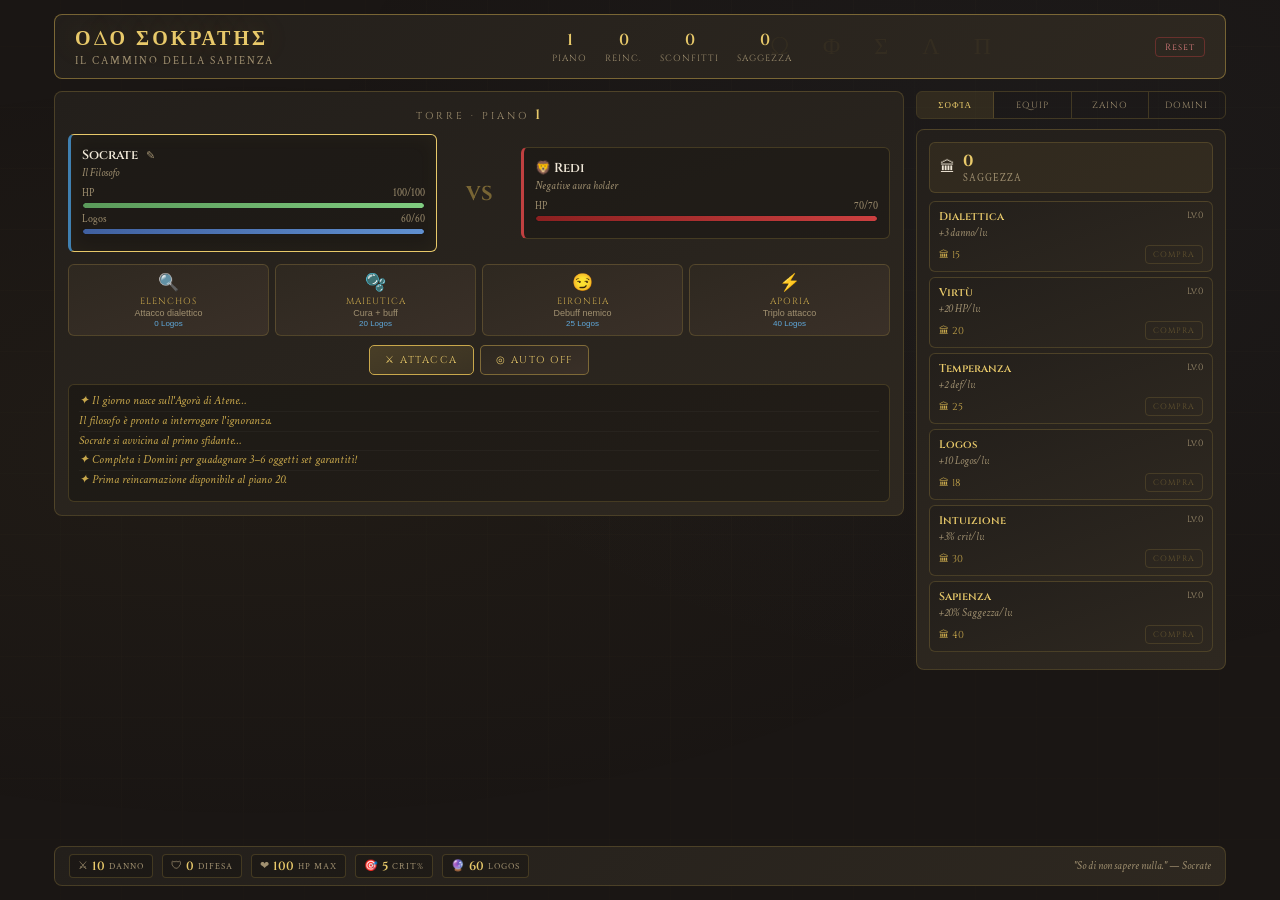
==== index.html @ 4048ebf8 "Add files via upload" ====
<!DOCTYPE html>
<html lang="it">
<head>
<meta charset="UTF-8">
<meta name="viewport" content="width=device-width, initial-scale=1.0">
<title>ΟΔΟ ΣΟΚΡΑΤΗΣ — Il Cammino della Sapienza</title>
<link href="https://fonts.googleapis.com/css2?family=Cinzel:wght@400;600;700&family=Crimson+Text:ital,wght@0,400;0,600;1,400&display=swap" rel="stylesheet">
<link rel="stylesheet" href="game.css">
</head>
<body>
<div id="app">

  <!-- ══ HEADER ══ -->
  <header>
    <div>
      <div class="game-title">ΟΔΟ ΣΟΚΡΑΤΗΣ</div>
      <div class="game-subtitle">Il Cammino della Sapienza</div>
    </div>
    <div class="header-stats">
      <div class="hstat"><div class="hstat-val" id="h-floor">1</div><div class="hstat-label">Piano</div></div>
      <div class="hstat"><div class="hstat-val" id="h-prestige">0</div><div class="hstat-label">Reinc.</div></div>
      <div class="hstat"><div class="hstat-val" id="h-kills">0</div><div class="hstat-label">Sconfitti</div></div>
      <div class="hstat"><div class="hstat-val" id="h-wisdom">0</div><div class="hstat-label">Saggezza</div></div>
    </div>
    <div style="display:flex;align-items:center;gap:8px">
      <span class="save-badge" id="save-badge">✓ Salvato</span>
      <button class="btn-save-reset" onclick="resetSave()">Reset</button>
    </div>
  </header>

  <!-- ══ MAIN ══ -->
  <div class="main-grid">

    <!-- ARENA -->
    <div class="panel arena">

      <div class="arena-header" id="arena-header">
        <div class="arena-location" id="arena-location">Torre · Piano <span id="floor-num">1</span></div>
      </div>

      <!-- Domain progress bar — hidden in tower mode -->
      <div class="domain-progress" id="domain-progress" style="display:none">
        <div class="domain-step" id="ds0"></div>
        <div class="domain-step" id="ds1"></div>
        <div class="domain-step" id="ds2"></div>
        <div class="domain-step" id="ds3"></div>
        <div class="domain-step" id="ds4"></div>
        <div class="domain-enemy-label" id="domain-enemy-label">Nemico 1/5</div>
      </div>

      <div class="combatants">
        <!-- Player -->
        <div class="combatant player-side" id="player-card">
          <div class="combatant-name-row">
            <div class="combatant-name" id="player-name-display">Socrate</div>
            <button class="name-edit-btn" onclick="startEditName()" title="Modifica nome">✎</button>
          </div>
          <div class="combatant-title" id="player-title">Il Filosofo</div>
          <div class="hp-bar-wrap">
            <div class="hp-label"><span>HP</span><span id="p-hp-txt">100/100</span></div>
            <div class="bar-track"><div class="bar-fill hp-fill" id="p-hp-bar" style="width:100%"></div></div>
          </div>
          <div class="hp-bar-wrap">
            <div class="hp-label"><span>Logos</span><span id="p-mp-txt">60/60</span></div>
            <div class="bar-track"><div class="bar-fill mp-fill" id="p-mp-bar" style="width:100%"></div></div>
          </div>
          <div class="combatant-status" id="player-statuses"></div>
        </div>

        <div class="vs-center"><div class="vs-text">VS</div></div>

        <!-- Enemy -->
        <div class="combatant enemy-side" id="enemy-card">
          <div class="combatant-name-row"><div class="combatant-name" id="enemy-name">Malloc</div></div>
          <div class="combatant-title" id="enemy-title">The big M</div>
          <div class="hp-bar-wrap">
            <div class="hp-label"><span>HP</span><span id="e-hp-txt">80/80</span></div>
            <div class="bar-track"><div class="bar-fill enemy-hp-fill" id="e-hp-bar" style="width:100%"></div></div>
          </div>
          <div class="combatant-status" id="enemy-statuses"></div>
        </div>
      </div>

      <!-- Skills -->
      <div class="skills-row">
        <button class="skill-btn" id="skill-0" onclick="useSkill(0)">
          <span class="skill-icon">🔍</span><span class="skill-name">ELENCHOS</span>
          <span class="skill-desc">Attacco dialettico</span><span class="skill-cost">0 Logos</span>
        </button>
        <button class="skill-btn" id="skill-1" onclick="useSkill(1)">
          <span class="skill-icon">🫧</span><span class="skill-name">MAIEUTICA</span>
          <span class="skill-desc">Cura + buff</span><span class="skill-cost">20 Logos</span>
        </button>
        <button class="skill-btn" id="skill-2" onclick="useSkill(2)">
          <span class="skill-icon">😏</span><span class="skill-name">EIRONEIA</span>
          <span class="skill-desc">Debuff nemico</span><span class="skill-cost">25 Logos</span>
        </button>
        <button class="skill-btn" id="skill-3" onclick="useSkill(3)">
          <span class="skill-icon">⚡</span><span class="skill-name">APORIA</span>
          <span class="skill-desc">Triplo attacco</span><span class="skill-cost">40 Logos</span>
        </button>
      </div>

      <div class="combat-controls">
        <button class="btn primary" id="btn-attack" onclick="attack()">⚔ Attacca</button>
        <button class="btn" id="btn-auto" onclick="toggleAuto()">◎ Auto OFF</button>
        <button class="btn" id="btn-next" onclick="nextBattle()" style="display:none">→ Avanza</button>
        <button class="btn-exit-domain" id="btn-exit-domain" onclick="exitDomain()" style="display:none">✕ Esci dal Dominio</button>
      </div>

      <div class="log-panel" id="combat-log">
        <div class="log-entry log-system">✦ Il giorno nasce sull'Agorà di Atene…</div>
        <div class="log-entry log-system">Il filosofo è pronto a interrogare l'ignoranza.</div>
      </div>
    </div>

    <!-- RIGHT PANEL -->
    <div class="right-panel">
      <div class="tabs-bar">
        <button class="tab-btn active" onclick="switchTab('upgrades')">Σοφία</button>
        <button class="tab-btn" onclick="switchTab('equip')">Equip</button>
        <button class="tab-btn" onclick="switchTab('inventory')">Zaino</button>
        <button class="tab-btn" onclick="switchTab('domains')">Domini</button>
      </div>

      <!-- TAB: Upgrades -->
      <div class="panel tab-content active" id="tab-upgrades" style="padding:12px">
        <div class="wisdom-display">
          <span class="wisdom-icon">🏛</span>
          <div>
            <div class="wisdom-amount" id="wisdom-count">0</div>
            <div class="wisdom-label">SAGGEZZA</div>
          </div>
        </div>
        <div id="upgrades-list"></div>
        <div class="prestige-panel" id="prestige-panel" style="display:none">
          <div class="prestige-title">⚗ Reincarnazione</div>
          <div class="prestige-desc" id="prestige-desc">Reincarnati come anima più saggia.</div>
          <button class="btn btn-prestige" onclick="prestige()">Ψυχή · Reincarnarsi</button>
        </div>
      </div>

      <!-- TAB: Equipment -->
      <div class="panel tab-content" id="tab-equip" style="padding:12px">
        <div class="panel-title">Equipaggiamento</div>
        <div class="equip-slots" id="equip-slots"></div>
        <div style="font-family:'Cinzel',serif;font-size:9px;letter-spacing:2px;color:var(--text-dim);text-transform:uppercase;margin-bottom:5px">Bonus Set Attivi</div>
        <div id="set-bonus-display"></div>
      </div>

      <!-- TAB: Inventory -->
      <div class="panel tab-content" id="tab-inventory" style="padding:12px">
        <div class="inventory-header">
          <div class="panel-title" style="margin:0;border:none;padding:0">Zaino</div>
          <div style="display:flex;align-items:center;gap:6px">
            <div class="inv-count" id="inv-count">0/30</div>
            <button class="btn danger" style="font-size:8px;padding:3px 7px" onclick="sellAll()">Vendi Spazzatura</button>
          </div>
        </div>
        <div class="inv-filter">
          <button class="inv-filter-btn active" onclick="setFilter(this,'all')">Tutti</button>
          <button class="inv-filter-btn" onclick="setFilter(this,'weapon')">⚔</button>
          <button class="inv-filter-btn" onclick="setFilter(this,'armor')">🛡</button>
          <button class="inv-filter-btn" onclick="setFilter(this,'ring')">💍</button>
          <button class="inv-filter-btn" onclick="setFilter(this,'amulet')">📿</button>
          <button class="inv-filter-btn" onclick="setFilter(this,'boots')">👟</button>
        </div>
        <div class="inventory-grid" id="inventory-grid"></div>
      </div>

      <!-- TAB: Domains -->
      <div class="panel tab-content" id="tab-domains" style="padding:12px">
        <div class="panel-title">Domini</div>
        <div style="font-size:11px;color:var(--text-dim);font-style:italic;margin-bottom:10px;line-height:1.5">
          Ogni Dominio è un livello separato con <b style="color:var(--gold-light)">5 nemici</b> in sequenza.
          Completalo per guadagnare <b style="color:var(--gold-light)">3–6 oggetti</b> set garantiti.
          Costo: <b style="color:var(--gold-light)">200 Saggezza</b> per entrata.
        </div>
        <div id="domains-list"></div>
      </div>
    </div>

  </div><!-- /main-grid -->

  <!-- BOTTOM BAR -->
  <div class="bottom-bar">
    <div class="stat-chip"><span class="stat-chip-icon">⚔</span><span class="stat-chip-val" id="stat-atk">10</span><span class="stat-chip-label">DANNO</span></div>
    <div class="stat-chip"><span class="stat-chip-icon">🛡</span><span class="stat-chip-val" id="stat-def">0</span><span class="stat-chip-label">DIFESA</span></div>
    <div class="stat-chip"><span class="stat-chip-icon">❤</span><span class="stat-chip-val" id="stat-maxhp">100</span><span class="stat-chip-label">HP MAX</span></div>
    <div class="stat-chip"><span class="stat-chip-icon">🎯</span><span class="stat-chip-val" id="stat-crit">5</span><span class="stat-chip-label">CRIT%</span></div>
    <div class="stat-chip"><span class="stat-chip-icon">🔮</span><span class="stat-chip-val" id="stat-logos">60</span><span class="stat-chip-label">LOGOS</span></div>
    <div style="margin-left:auto;font-style:italic;font-size:11px;color:var(--text-dim)" id="quote-bar">
      "So di non sapere nulla." — Socrate
    </div>
  </div>

</div><!-- /app -->

<!-- OVERLAY -->
<div class="overlay" id="overlay">
  <div class="overlay-box" id="overlay-box">
    <div class="overlay-icon" id="ov-icon">⚔</div>
    <div class="overlay-title" id="ov-title">Vittoria!</div>
    <div class="overlay-body" id="ov-body"></div>
    <div class="overlay-rewards" id="ov-rewards"></div>
    <div id="ov-item-drop"></div>
    <button class="btn primary" onclick="closeOverlay()">Continua</button>
  </div>
</div>

<script src="game.js"></script>
</body>
</html>
---- game.css ----
/* ═══════════════════════════════════════════════════
   ΟΔΟ ΣΟΚΡΑΤΗΣ — Stylesheet
═══════════════════════════════════════════════════ */
*,*::before,*::after{box-sizing:border-box;margin:0;padding:0}

:root{
  --gold:#c9a84c;--gold-light:#e8c96a;--gold-dim:#7a5f2a;
  --marble:#1a1614;--marble2:#231f1b;--marble3:#2e2820;--marble4:#3a3028;
  --text:#f0e8d8;--text-dim:#a09070;
  --red:#c04040;--red-dark:#801c1c;
  --blue:#4080b0;--blue-light:#60aadd;
  --green:#5a9a5a;
  --purple:#8060b0;--purple-light:#a080d0;
  --border:rgba(201,168,76,.22);--border-strong:rgba(201,168,76,.5);
  --common:#a09070;--uncommon:#5aaa5a;--rare:#5090d0;--legendary:#e8a030;
  --s1:#c9a84c;--s2:#5090d0;--s3:#5aaa5a;--s4:#a080d0;
}

body{
  background:var(--marble);color:var(--text);
  font-family:'Crimson Text',Georgia,serif;
  font-size:16px;min-height:100vh;overflow-x:hidden;
}
body::before{
  content:'';position:fixed;inset:0;pointer-events:none;z-index:0;
  background:
    radial-gradient(ellipse at 20% 50%,rgba(201,168,76,.04) 0%,transparent 60%),
    radial-gradient(ellipse at 80% 20%,rgba(96,130,180,.04) 0%,transparent 50%),
    repeating-linear-gradient(0deg,transparent,transparent 60px,rgba(201,168,76,.012) 60px,rgba(201,168,76,.012) 61px),
    repeating-linear-gradient(90deg,transparent,transparent 60px,rgba(201,168,76,.012) 60px,rgba(201,168,76,.012) 61px);
}

/* ── LAYOUT ── */
#app{
  position:relative;z-index:1;max-width:1200px;margin:0 auto;
  padding:14px;display:grid;grid-template-rows:auto 1fr auto;
  gap:12px;min-height:100vh;
}
.main-grid{display:grid;grid-template-columns:1fr 1fr 310px;gap:12px;align-items:start}
.panel{
  background:linear-gradient(160deg,var(--marble2),var(--marble3));
  border:1px solid var(--border);border-radius:8px;padding:13px;position:relative;
}
.panel-title{
  font-family:'Cinzel',serif;font-size:10px;letter-spacing:3px;color:var(--gold);
  text-transform:uppercase;margin-bottom:11px;padding-bottom:7px;border-bottom:1px solid var(--border);
}

/* ── HEADER ── */
header{
  display:flex;align-items:center;justify-content:space-between;
  padding:10px 20px;border:1px solid var(--border-strong);
  background:linear-gradient(135deg,var(--marble2),var(--marble3));
  border-radius:8px;position:relative;overflow:hidden;
}
header::after{
  content:'Ω Φ Σ Λ Π';position:absolute;right:220px;top:50%;transform:translateY(-50%);
  font-family:'Cinzel',serif;font-size:24px;color:rgba(201,168,76,.06);
  letter-spacing:14px;pointer-events:none;
}
.game-title{
  font-family:'Cinzel',serif;font-size:20px;font-weight:700;color:var(--gold-light);
  letter-spacing:3px;text-shadow:0 0 30px rgba(201,168,76,.3);
}
.game-subtitle{font-size:11px;color:var(--text-dim);letter-spacing:2px;text-transform:uppercase;margin-top:2px}
.header-stats{display:flex;gap:18px;font-family:'Cinzel',serif}
.hstat{display:flex;flex-direction:column;align-items:center;gap:1px}
.hstat-val{font-size:16px;font-weight:600;color:var(--gold-light)}
.hstat-label{font-size:9px;color:var(--text-dim);letter-spacing:1px;text-transform:uppercase}

/* ── SAVE BADGE ── */
.save-badge{
  font-family:'Cinzel',serif;font-size:9px;letter-spacing:1px;
  padding:3px 10px;border:1px solid rgba(90,154,90,.4);border-radius:10px;
  color:#90d090;background:rgba(90,154,90,.08);opacity:0;
  transition:opacity .5s;
}
.save-badge.visible{opacity:1}
.btn-save-reset{
  font-family:'Cinzel',serif;font-size:9px;letter-spacing:1px;
  padding:3px 9px;border:1px solid rgba(192,64,64,.4);border-radius:4px;
  color:#e08080;background:transparent;cursor:pointer;transition:all .15s;
}
.btn-save-reset:hover{background:rgba(192,64,64,.15)}

/* ── ARENA ── */
.arena{grid-column:1/3}
.arena-header{display:flex;align-items:center;justify-content:center;gap:10px;margin-bottom:10px}
.arena-location{
  text-align:center;font-family:'Cinzel',serif;font-size:10px;
  letter-spacing:3px;color:var(--text-dim);text-transform:uppercase;
}
.arena-location span{color:var(--gold-light);font-size:14px;font-weight:600}

/* ── DOMAIN PROGRESS ── */
.domain-progress{display:flex;align-items:center;gap:6px;justify-content:center;margin-bottom:10px}
.domain-step{
  width:28px;height:6px;border-radius:3px;
  background:rgba(255,255,255,.08);border:1px solid rgba(255,255,255,.1);transition:all .4s;
}
.domain-step.done{background:var(--green);border-color:var(--green)}
.domain-step.current{background:var(--gold);border-color:var(--gold);animation:pulse-step .8s infinite alternate}
@keyframes pulse-step{to{opacity:.6}}
.domain-step.pending{background:rgba(255,255,255,.06)}
.domain-enemy-label{font-family:'Cinzel',serif;font-size:10px;color:var(--text-dim);letter-spacing:1px;margin-left:6px}
.btn-exit-domain{
  font-family:'Cinzel',serif;font-size:9px;letter-spacing:1px;
  padding:4px 10px;border:1px solid rgba(192,64,64,.5);
  background:rgba(192,64,64,.1);color:#e08080;border-radius:4px;cursor:pointer;
  transition:all .15s;text-transform:uppercase;
}
.btn-exit-domain:hover{background:rgba(192,64,64,.2)}

/* ── COMBATANTS ── */
.combatants{display:grid;grid-template-columns:1fr 68px 1fr;gap:8px;align-items:center;margin-bottom:12px}
.combatant{
  padding:11px;border-radius:6px;border:1px solid var(--border);
  background:rgba(0,0,0,.2);position:relative;transition:border-color .3s;
}
.combatant.active-turn{border-color:var(--gold-light);box-shadow:inset 0 0 20px rgba(201,168,76,.05)}
.combatant.player-side{border-left:3px solid var(--blue)}
.combatant.enemy-side{border-left:3px solid var(--red)}
.combatant.domain-enemy{border-left-color:var(--legendary)}
.combatant-name-row{display:flex;align-items:center;gap:5px;margin-bottom:2px}
.combatant-name{font-family:'Cinzel',serif;font-size:13px;font-weight:600}
.name-edit-btn{
  background:none;border:none;cursor:pointer;color:var(--text-dim);
  font-size:11px;padding:1px 3px;border-radius:3px;transition:color .15s;line-height:1;
}
.name-edit-btn:hover{color:var(--gold)}
.name-input{
  font-family:'Cinzel',serif;font-size:13px;font-weight:600;
  background:rgba(201,168,76,.1);border:1px solid var(--gold);color:var(--gold-light);
  border-radius:4px;padding:1px 6px;width:130px;outline:none;
}
.combatant-title{font-size:11px;color:var(--text-dim);font-style:italic;margin-bottom:7px}

/* bars */
.hp-bar-wrap{margin-bottom:4px}
.hp-label{display:flex;justify-content:space-between;font-size:10px;color:var(--text-dim);margin-bottom:2px}
.bar-track{height:7px;background:rgba(0,0,0,.4);border-radius:4px;overflow:hidden;border:1px solid rgba(255,255,255,.04)}
.bar-fill{height:100%;border-radius:4px;transition:width .4s ease}
.hp-fill{background:linear-gradient(90deg,#5a9a5a,#80cc80)}
.mp-fill{background:linear-gradient(90deg,#4060a0,#6090d0)}
.hp-fill.low{background:linear-gradient(90deg,var(--red-dark),var(--red))}
.hp-fill.critical{background:linear-gradient(90deg,#8b0000,#cc2020);animation:pulse-red .6s infinite alternate}
@keyframes pulse-red{to{opacity:.7}}
.enemy-hp-fill{background:linear-gradient(90deg,#8b2020,#cc4040)}
.combatant-status{display:flex;gap:3px;margin-top:5px;flex-wrap:wrap}
.status-badge{font-size:9px;padding:1px 5px;border-radius:3px;font-family:'Cinzel',serif;letter-spacing:.5px}
.status-buff{background:rgba(90,154,90,.3);color:#a0e0a0;border:1px solid rgba(90,154,90,.4)}
.status-debuff{background:rgba(180,60,60,.3);color:#e0a0a0;border:1px solid rgba(180,60,60,.4)}
.vs-center{display:flex;flex-direction:column;align-items:center;gap:5px}
.vs-text{font-family:'Cinzel',serif;font-size:20px;font-weight:700;color:var(--border-strong)}

/* ── DAMAGE POP ── */
.dmg-pop{
  position:absolute;font-family:'Cinzel',serif;font-weight:700;font-size:19px;
  pointer-events:none;animation:dmg-rise 1.2s ease-out forwards;z-index:100;
}
@keyframes dmg-rise{
  0%{opacity:1;transform:translateY(0) scale(1)}
  60%{opacity:1;transform:translateY(-34px) scale(1.2)}
  100%{opacity:0;transform:translateY(-62px) scale(.8)}
}
.heal-pop{color:#80ee80!important}

/* ── SKILLS ── */
.skills-row{display:grid;grid-template-columns:repeat(4,1fr);gap:6px;margin-bottom:9px}
.skill-btn{
  background:linear-gradient(160deg,var(--marble3),var(--marble4));border:1px solid var(--border);
  border-radius:6px;padding:7px 4px;cursor:pointer;transition:all .15s;
  text-align:center;position:relative;overflow:hidden;
}
.skill-btn:hover:not(:disabled){
  border-color:var(--gold);background:linear-gradient(160deg,var(--marble4),rgba(201,168,76,.08));
  transform:translateY(-1px);
}
.skill-btn:active:not(:disabled){transform:translateY(0)}
.skill-btn:disabled{opacity:.4;cursor:not-allowed}
.skill-btn.on-cooldown{border-color:rgba(100,80,40,.4)}
.skill-btn.boosted{border-color:var(--legendary);box-shadow:0 0 8px rgba(232,160,48,.3)}
.skill-icon{font-size:17px;display:block;margin-bottom:2px}
.skill-name{font-family:'Cinzel',serif;font-size:9px;color:var(--gold);letter-spacing:1px;display:block}
.skill-desc{font-size:9px;color:var(--text-dim);display:block;margin-top:1px}
.skill-cd{
  position:absolute;inset:0;background:rgba(0,0,0,.65);display:flex;align-items:center;
  justify-content:center;font-family:'Cinzel',serif;font-size:17px;font-weight:700;
  color:var(--gold-light);border-radius:6px;
}
.skill-cost{font-size:8px;color:var(--blue-light);display:block;margin-top:1px}

/* ── BUTTONS ── */
.combat-controls{display:flex;gap:6px;align-items:center;justify-content:center;flex-wrap:wrap}
.btn{
  font-family:'Cinzel',serif;font-size:10px;letter-spacing:1.5px;padding:7px 15px;
  border:1px solid var(--border-strong);background:linear-gradient(160deg,var(--marble3),var(--marble4));
  color:var(--gold-light);border-radius:5px;cursor:pointer;transition:all .15s;text-transform:uppercase;
}
.btn:hover{background:linear-gradient(160deg,var(--marble4),rgba(201,168,76,.12));border-color:var(--gold)}
.btn:active{transform:scale(.97)}
.btn.primary{background:linear-gradient(160deg,rgba(201,168,76,.2),rgba(201,168,76,.1));border-color:var(--gold)}
.btn.auto-on{background:linear-gradient(160deg,rgba(90,154,90,.25),rgba(90,154,90,.1));border-color:var(--green);color:#a0e0a0}
.btn:disabled{opacity:.4;cursor:not-allowed}
.btn.danger{border-color:var(--red);color:#e08080}
.btn.danger:hover{background:rgba(192,64,64,.15)}

/* ── COMBAT LOG ── */
.log-panel{
  border:1px solid var(--border);background:rgba(0,0,0,.25);border-radius:6px;
  padding:7px 10px;height:118px;overflow-y:auto;margin-top:9px;scroll-behavior:smooth;
}
.log-panel::-webkit-scrollbar{width:3px}
.log-panel::-webkit-scrollbar-thumb{background:var(--border-strong);border-radius:2px}
.log-entry{font-size:12px;padding:1px 0;border-bottom:1px solid rgba(255,255,255,.03);line-height:1.4}
.log-entry:last-child{border:none}
.log-player{color:var(--blue-light)}
.log-enemy{color:#e08080}
.log-system{color:var(--gold);font-style:italic}
.log-reward{color:#a0d080}
.log-crit{color:var(--gold-light);font-weight:600}
.log-item{color:var(--legendary)}
.log-sell{color:#e0a060}
.log-set{color:var(--purple-light)}
.log-domain{color:var(--s4);font-weight:600}

/* ── RIGHT PANEL / TABS ── */
.right-panel{display:flex;flex-direction:column;gap:10px}
.tabs-bar{display:flex;gap:0;border:1px solid var(--border);border-radius:6px;overflow:hidden}
.tab-btn{
  flex:1;padding:7px 3px;font-family:'Cinzel',serif;font-size:9px;letter-spacing:1px;
  text-transform:uppercase;background:transparent;border:none;color:var(--text-dim);
  cursor:pointer;transition:all .15s;border-right:1px solid var(--border);
}
.tab-btn:last-child{border-right:none}
.tab-btn.active{background:rgba(201,168,76,.12);color:var(--gold-light)}
.tab-btn:hover:not(.active){background:rgba(201,168,76,.05);color:var(--text)}
.tab-content{display:none}
.tab-content.active{display:block}

/* ── UPGRADES ── */
.wisdom-display{
  display:flex;align-items:center;gap:8px;padding:7px 10px;
  background:rgba(201,168,76,.08);border:1px solid rgba(201,168,76,.2);
  border-radius:6px;margin-bottom:8px;
}
.wisdom-icon{font-size:15px}
.wisdom-amount{font-family:'Cinzel',serif;font-size:16px;font-weight:700;color:var(--gold-light)}
.wisdom-label{font-size:10px;color:var(--text-dim);letter-spacing:1px}
.upgrade-item{
  border:1px solid var(--border);border-radius:6px;padding:7px 9px;
  background:linear-gradient(160deg,var(--marble2),var(--marble3));margin-bottom:5px;
}
.upgrade-header{display:flex;justify-content:space-between;align-items:flex-start;margin-bottom:2px}
.upgrade-name{font-family:'Cinzel',serif;font-size:11px;color:var(--gold-light);font-weight:600}
.upgrade-level{font-size:9px;color:var(--text-dim);font-family:'Cinzel',serif}
.upgrade-desc{font-size:11px;color:var(--text-dim);margin-bottom:5px;font-style:italic}
.upgrade-footer{display:flex;justify-content:space-between;align-items:center}
.upgrade-cost{font-size:10px;color:var(--gold);font-family:'Cinzel',serif}
.upgrade-effect{font-size:10px;color:#80b080}
.upgrade-btn{
  font-family:'Cinzel',serif;font-size:8px;letter-spacing:1px;padding:3px 7px;
  border:1px solid var(--border-strong);background:transparent;color:var(--gold);
  border-radius:4px;cursor:pointer;transition:all .15s;text-transform:uppercase;
}
.upgrade-btn:hover{background:rgba(201,168,76,.15)}
.upgrade-btn:disabled{opacity:.35;cursor:not-allowed}
.prestige-panel{
  padding:10px;background:linear-gradient(135deg,rgba(128,96,176,.1),rgba(96,80,160,.05));
  border:1px solid rgba(160,128,208,.3);border-radius:6px;text-align:center;margin-top:4px;
}
.prestige-title{font-family:'Cinzel',serif;font-size:10px;letter-spacing:2px;color:var(--purple-light);margin-bottom:3px;text-transform:uppercase}
.prestige-desc{font-size:11px;color:var(--text-dim);font-style:italic;margin-bottom:7px}
.btn-prestige{background:linear-gradient(135deg,rgba(128,96,176,.3),rgba(96,80,160,.15));border-color:var(--purple-light);color:var(--purple-light)}
.btn-prestige:hover{background:linear-gradient(135deg,rgba(128,96,176,.5),rgba(96,80,160,.3))}

/* ── EQUIPMENT ── */
.equip-slots{display:flex;flex-direction:column;gap:5px;margin-bottom:8px}
.equip-slot{
  display:flex;align-items:center;gap:7px;padding:6px 9px;
  border:1px solid var(--border);border-radius:6px;background:rgba(0,0,0,.2);min-height:46px;
}
.equip-slot.has-item{border-color:rgba(201,168,76,.35)}
.slot-icon{font-size:17px;width:22px;text-align:center;flex-shrink:0}
.slot-info{flex:1;min-width:0}
.slot-type{font-family:'Cinzel',serif;font-size:9px;color:var(--text-dim);letter-spacing:1px;text-transform:uppercase}
.slot-item-name{font-size:11px;font-weight:600;white-space:nowrap;overflow:hidden;text-overflow:ellipsis}
.slot-item-stats{font-size:10px;color:var(--text-dim);margin-top:1px}
.slot-set-tag{font-size:9px;padding:1px 4px;border-radius:3px;margin-top:2px;display:inline-block;font-family:'Cinzel',serif}
.slot-empty{font-size:11px;color:rgba(160,144,112,.45);font-style:italic}
.slot-unequip{
  font-size:9px;color:var(--red);padding:2px 5px;border:1px solid rgba(192,64,64,.4);
  border-radius:3px;cursor:pointer;flex-shrink:0;font-family:'Cinzel',serif;background:transparent;
}
.slot-unequip:hover{background:rgba(192,64,64,.15)}
.set-bonus-row{padding:6px 8px;border-radius:5px;border:1px solid var(--border);margin-bottom:4px;background:rgba(0,0,0,.15)}
.set-bonus-name{font-family:'Cinzel',serif;font-size:10px;font-weight:600;margin-bottom:3px}
.set-bonus-line{font-size:10px;margin-bottom:1px}
.set-bonus-line.active{color:#90d090}
.set-bonus-line.inactive{color:rgba(160,144,112,.45)}

/* ── RARITY ── */
.rarity-common .slot-item-name{color:var(--common)}
.rarity-uncommon .slot-item-name{color:var(--uncommon)}
.rarity-rare .slot-item-name{color:var(--rare)}
.rarity-legendary .slot-item-name{color:var(--legendary)}
.rarity-pill{font-size:8px;padding:1px 5px;border-radius:10px;font-family:'Cinzel',serif;letter-spacing:.5px;flex-shrink:0}
.rp-common{background:rgba(160,144,112,.2);color:var(--common);border:1px solid rgba(160,144,112,.3)}
.rp-uncommon{background:rgba(90,170,90,.2);color:var(--uncommon);border:1px solid rgba(90,170,90,.3)}
.rp-rare{background:rgba(80,144,208,.2);color:var(--rare);border:1px solid rgba(80,144,208,.3)}
.rp-legendary{background:rgba(232,160,48,.2);color:var(--legendary);border:1px solid rgba(232,160,48,.35)}

/* ── INVENTORY ── */
.inventory-header{display:flex;justify-content:space-between;align-items:center;margin-bottom:7px}
.inv-count{font-size:10px;color:var(--text-dim);font-family:'Cinzel',serif}
.inv-filter{display:flex;gap:3px;margin-bottom:7px;flex-wrap:wrap}
.inv-filter-btn{
  font-size:9px;padding:2px 7px;border:1px solid var(--border);border-radius:10px;
  background:transparent;color:var(--text-dim);cursor:pointer;font-family:'Cinzel',serif;transition:all .12s;
}
.inv-filter-btn.active{border-color:var(--gold);color:var(--gold-light);background:rgba(201,168,76,.1)}
.inventory-grid{display:flex;flex-direction:column;gap:3px;max-height:310px;overflow-y:auto;padding-right:3px}
.inventory-grid::-webkit-scrollbar{width:3px}
.inventory-grid::-webkit-scrollbar-thumb{background:var(--border-strong);border-radius:2px}
.inv-item{
  display:flex;align-items:center;gap:6px;padding:5px 7px;
  border:1px solid var(--border);border-radius:5px;background:rgba(0,0,0,.15);transition:all .12s;
}
.inv-item:hover{border-color:rgba(201,168,76,.35);background:rgba(201,168,76,.04)}
.inv-item.equipped{border-color:rgba(201,168,76,.45);background:rgba(201,168,76,.06)}
.inv-item-icon{font-size:15px;flex-shrink:0}
.inv-item-info{flex:1;min-width:0}
.inv-item-name{font-size:11px;font-weight:600;white-space:nowrap;overflow:hidden;text-overflow:ellipsis}
.inv-item-sub{font-size:10px;color:var(--text-dim)}
.inv-item-set{font-size:9px;font-style:italic}
.inv-actions{display:flex;gap:3px;flex-shrink:0}
.inv-btn{
  font-size:8px;padding:2px 5px;border:1px solid var(--border-strong);border-radius:3px;
  cursor:pointer;font-family:'Cinzel',serif;background:transparent;transition:all .12s;white-space:nowrap;
}
.inv-btn-equip{color:var(--gold);border-color:rgba(201,168,76,.4)}
.inv-btn-equip:hover{background:rgba(201,168,76,.15)}
.inv-btn-equip.equipped-btn{color:#80c080;border-color:rgba(90,154,90,.4)}
.inv-btn-sell{color:#e08080;border-color:rgba(192,64,64,.35)}
.inv-btn-sell:hover{background:rgba(192,64,64,.15)}
.inv-btn-sell:disabled{opacity:.3;cursor:not-allowed}
.inv-empty{font-size:12px;color:var(--text-dim);text-align:center;padding:18px;font-style:italic}

/* ── DOMAINS ── */
.domain-card{
  border:1px solid var(--border);border-radius:8px;padding:11px 13px;
  margin-bottom:8px;background:rgba(0,0,0,.15);position:relative;overflow:hidden;
}
.domain-card-header{display:flex;align-items:center;justify-content:space-between;margin-bottom:5px}
.domain-name{font-family:'Cinzel',serif;font-size:12px;font-weight:600}
.domain-cost-badge{
  font-family:'Cinzel',serif;font-size:10px;padding:2px 8px;border-radius:10px;
  background:rgba(201,168,76,.1);color:var(--gold);border:1px solid rgba(201,168,76,.3);
}
.domain-desc{font-size:11px;color:var(--text-dim);font-style:italic;margin-bottom:7px}
.domain-sets{display:flex;gap:4px;flex-wrap:wrap;margin-bottom:7px}
.set-chip{font-size:9px;padding:2px 7px;border-radius:4px;font-family:'Cinzel',serif;border:1px solid;display:flex;align-items:center;gap:3px}
.domain-rewards-line{font-size:10px;color:var(--text-dim);margin-bottom:6px}
.domain-rewards-line b{color:var(--gold-light)}
.domain-enter-btn{
  font-family:'Cinzel',serif;font-size:9px;letter-spacing:1.5px;padding:5px 14px;
  border:1px solid;border-radius:5px;cursor:pointer;transition:all .15s;
  text-transform:uppercase;display:block;width:100%;text-align:center;
}
.domain-enter-btn:hover{filter:brightness(1.2)}
.domain-enter-btn:disabled{opacity:.35;cursor:not-allowed}
.set-info-block{border:1px solid var(--border);border-radius:6px;padding:8px 10px;margin-bottom:5px;background:rgba(0,0,0,.1)}
.set-info-title{font-family:'Cinzel',serif;font-size:10px;font-weight:600;margin-bottom:3px}
.set-info-bonus{font-size:10px;margin-bottom:1px}
.set-info-bonus span{color:#90d090}

/* ── BOTTOM BAR ── */
.bottom-bar{
  display:flex;gap:9px;align-items:center;padding:7px 14px;
  border:1px solid var(--border);background:linear-gradient(135deg,var(--marble2),var(--marble3));
  border-radius:8px;font-size:12px;color:var(--text-dim);flex-wrap:wrap;
}
.stat-chip{display:flex;align-items:center;gap:4px;padding:3px 8px;border:1px solid var(--border);border-radius:4px;background:rgba(0,0,0,.2)}
.stat-chip-icon{font-size:11px}
.stat-chip-val{font-family:'Cinzel',serif;font-size:12px;font-weight:600;color:var(--gold-light)}
.stat-chip-label{font-size:9px;color:var(--text-dim);letter-spacing:1px}

/* ── OVERLAY ── */
.overlay{display:none;position:fixed;inset:0;background:rgba(10,8,6,.9);z-index:200;align-items:center;justify-content:center;padding:16px}
.overlay.show{display:flex}
.overlay-box{
  background:linear-gradient(160deg,var(--marble2),var(--marble3));border:1px solid var(--border-strong);
  border-radius:12px;padding:24px 30px;text-align:center;max-width:480px;width:100%;
  box-shadow:0 0 60px rgba(0,0,0,.9);animation:pop-in .3s ease-out;max-height:90vh;overflow-y:auto;
}
.overlay-box::-webkit-scrollbar{width:3px}
.overlay-box::-webkit-scrollbar-thumb{background:var(--border-strong)}
@keyframes pop-in{from{transform:scale(.85) translateY(20px);opacity:0}to{transform:scale(1) translateY(0);opacity:1}}
.overlay-icon{font-size:40px;margin-bottom:8px}
.overlay-title{font-family:'Cinzel',serif;font-size:18px;font-weight:700;color:var(--gold-light);letter-spacing:2px;margin-bottom:5px}
.overlay-body{font-size:13px;color:var(--text-dim);line-height:1.7;margin-bottom:11px;font-style:italic}
.overlay-rewards{margin-bottom:10px}
.reward-line{font-family:'Cinzel',serif;font-size:13px;color:var(--gold-light);padding:2px 0}
.item-drop-box{margin:8px 0;padding:10px 13px;border-radius:8px;border:1px solid var(--border-strong);background:rgba(0,0,0,.3);text-align:left}
.item-drop-label{font-family:'Cinzel',serif;font-size:9px;letter-spacing:2px;color:var(--text-dim);text-transform:uppercase;margin-bottom:4px}
.item-drop-row{display:flex;align-items:center;gap:8px}
.item-drop-icon{font-size:22px}
.item-drop-info{flex:1}
.item-drop-name{font-family:'Cinzel',serif;font-size:13px;font-weight:600;margin-bottom:1px}
.item-drop-sub{font-size:11px;color:var(--text-dim)}
.item-drop-stats{font-size:11px;margin-top:2px;color:#90d090}
.item-drop-set{font-size:10px;margin-top:1px;font-style:italic}
.loot-grid{display:flex;flex-direction:column;gap:6px;margin:10px 0;text-align:left}
.loot-item{display:flex;align-items:center;gap:8px;padding:7px 10px;border-radius:7px;border:1px solid var(--border)}
.loot-item-icon{font-size:20px;flex-shrink:0}
.loot-item-info{flex:1;min-width:0}
.loot-item-name{font-size:12px;font-weight:600}
.loot-item-sub{font-size:10px;color:var(--text-dim)}
.loot-domain-label{font-family:'Cinzel',serif;font-size:10px;letter-spacing:2px;color:var(--text-dim);text-transform:uppercase;margin-bottom:6px;text-align:left}

/* ── SCROLLBARS ── */
::-webkit-scrollbar{width:3px}
::-webkit-scrollbar-thumb{background:var(--border);border-radius:2px}

/* ── RESPONSIVE ── */
@media(max-width:820px){
  .main-grid{grid-template-columns:1fr}
  .arena{grid-column:1}
  .skills-row{grid-template-columns:repeat(2,1fr)}
  .combatants{grid-template-columns:1fr 40px 1fr}
  header{flex-direction:column;gap:10px}
}
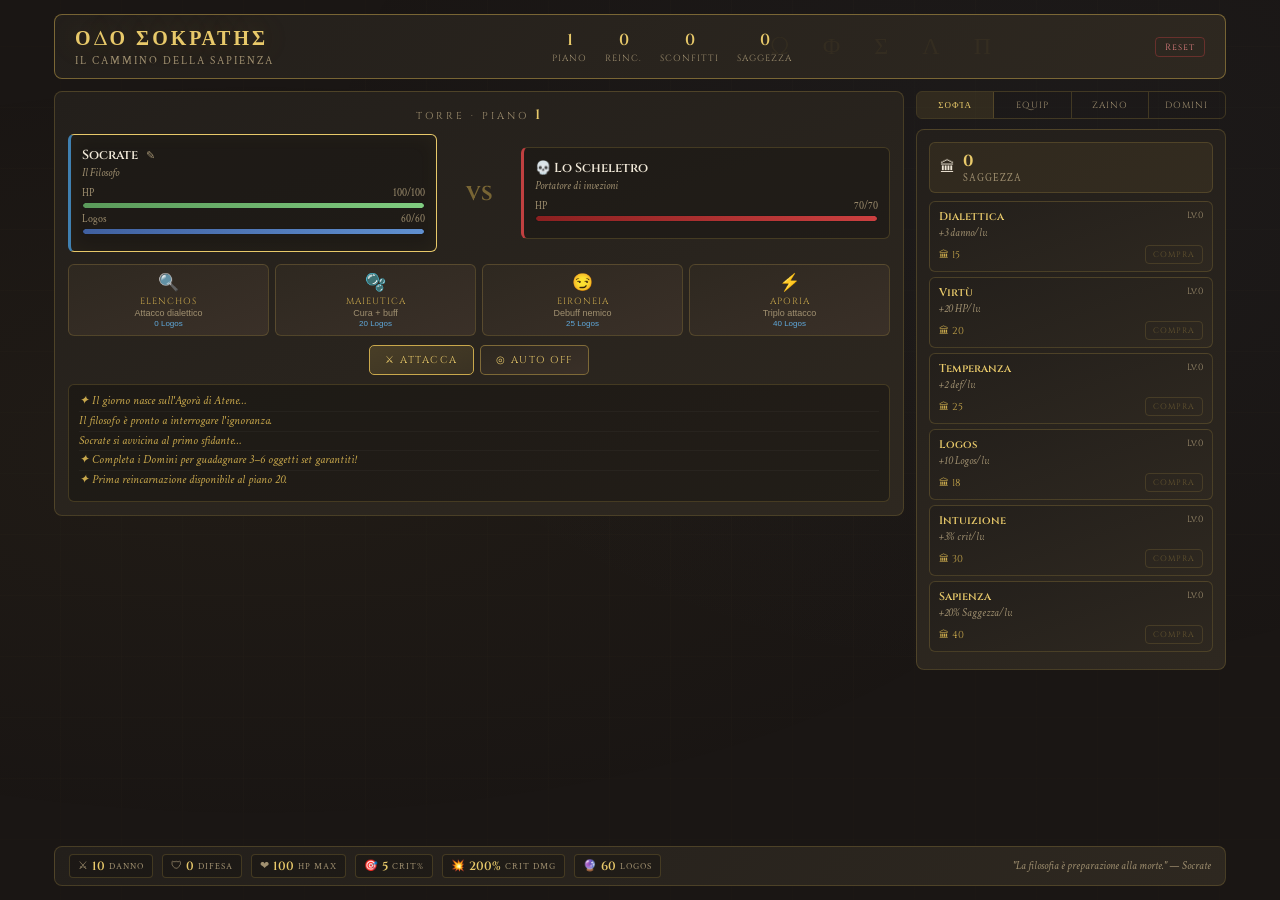
==== commit b21715c5: "Add files via upload" ====
--- a/index.html
+++ b/index.html
@@ -188,6 +188,7 @@
     <div class="stat-chip"><span class="stat-chip-icon">🛡</span><span class="stat-chip-val" id="stat-def">0</span><span class="stat-chip-label">DIFESA</span></div>
     <div class="stat-chip"><span class="stat-chip-icon">❤</span><span class="stat-chip-val" id="stat-maxhp">100</span><span class="stat-chip-label">HP MAX</span></div>
     <div class="stat-chip"><span class="stat-chip-icon">🎯</span><span class="stat-chip-val" id="stat-crit">5</span><span class="stat-chip-label">CRIT%</span></div>
+    <div class="stat-chip"><span class="stat-chip-icon">💥</span><span class="stat-chip-val" id="stat-critdmg">200%</span><span class="stat-chip-label">CRIT DMG</span></div>
     <div class="stat-chip"><span class="stat-chip-icon">🔮</span><span class="stat-chip-val" id="stat-logos">60</span><span class="stat-chip-label">LOGOS</span></div>
     <div style="margin-left:auto;font-style:italic;font-size:11px;color:var(--text-dim)" id="quote-bar">
       "So di non sapere nulla." — Socrate
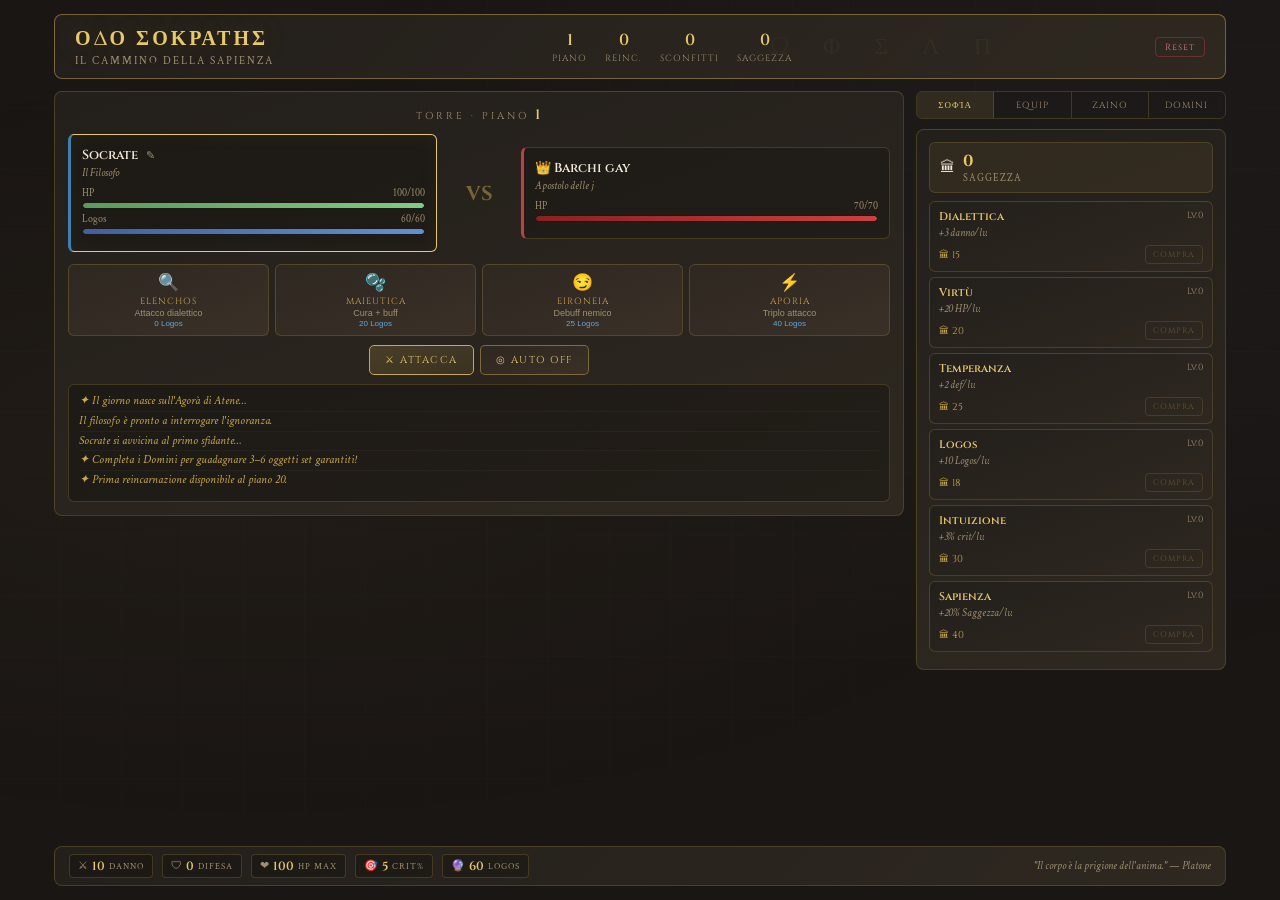
==== commit bf8b6f8b: "Add files via upload" ====
--- a/index.html
+++ b/index.html
@@ -188,7 +188,6 @@
     <div class="stat-chip"><span class="stat-chip-icon">🛡</span><span class="stat-chip-val" id="stat-def">0</span><span class="stat-chip-label">DIFESA</span></div>
     <div class="stat-chip"><span class="stat-chip-icon">❤</span><span class="stat-chip-val" id="stat-maxhp">100</span><span class="stat-chip-label">HP MAX</span></div>
     <div class="stat-chip"><span class="stat-chip-icon">🎯</span><span class="stat-chip-val" id="stat-crit">5</span><span class="stat-chip-label">CRIT%</span></div>
-    <div class="stat-chip"><span class="stat-chip-icon">💥</span><span class="stat-chip-val" id="stat-critdmg">200%</span><span class="stat-chip-label">CRIT DMG</span></div>
     <div class="stat-chip"><span class="stat-chip-icon">🔮</span><span class="stat-chip-val" id="stat-logos">60</span><span class="stat-chip-label">LOGOS</span></div>
     <div style="margin-left:auto;font-style:italic;font-size:11px;color:var(--text-dim)" id="quote-bar">
       "So di non sapere nulla." — Socrate
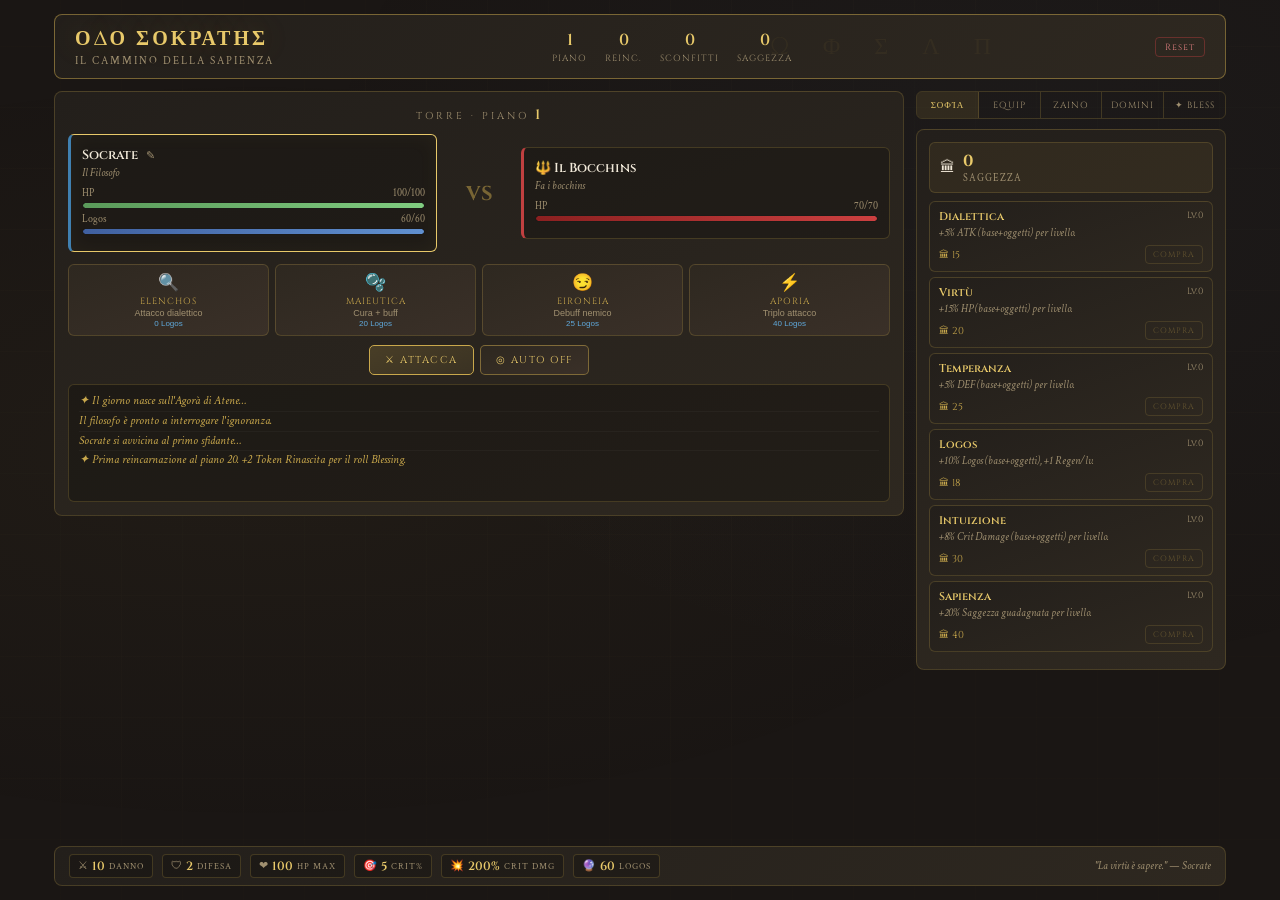
==== commit 28829a7f: "Add files via upload" ====
--- a/index.html
+++ b/index.html
@@ -6,6 +6,49 @@
 <title>ΟΔΟ ΣΟΚΡΑΤΗΣ — Il Cammino della Sapienza</title>
 <link href="https://fonts.googleapis.com/css2?family=Cinzel:wght@400;600;700&family=Crimson+Text:ital,wght@0,400;0,600;1,400&display=swap" rel="stylesheet">
 <link rel="stylesheet" href="game.css">
+<style>
+/* ── BLESSING SYSTEM STYLES ── */
+.blessing-header{
+  display:flex;align-items:center;justify-content:space-between;
+  padding:8px 10px;background:rgba(201,168,76,.06);
+  border:1px solid rgba(201,168,76,.2);border-radius:6px;margin-bottom:8px;
+}
+.blessing-token-display{display:flex;align-items:center;gap:6px}
+.blessing-token-icon{font-size:16px}
+.blessing-token-count{
+  font-family:'Cinzel',serif;font-size:18px;font-weight:700;color:var(--gold-light);
+}
+.blessing-token-label{font-size:10px;color:var(--text-dim);letter-spacing:1px}
+
+.blessing-slots{display:flex;flex-direction:column;gap:5px;margin-bottom:10px}
+.blessing-slot{
+  display:flex;align-items:center;gap:8px;padding:7px 10px;
+  border:1px solid var(--border);border-radius:6px;min-height:52px;
+  background:rgba(0,0,0,.15);transition:border-color .2s;
+}
+.blessing-slot-filled{background:rgba(0,0,0,.2)}
+.blessing-slot-empty{opacity:.5;justify-content:center;gap:8px}
+.bslot-info{flex:1;min-width:0}
+.bslot-name{font-size:11px;font-weight:600;white-space:nowrap;overflow:hidden;text-overflow:ellipsis}
+.bslot-path{font-size:9px;letter-spacing:1px;font-family:'Cinzel',serif;text-transform:uppercase;margin-bottom:2px}
+.bslot-desc{font-size:10px;color:var(--text-dim);font-style:italic;line-height:1.3}
+
+.blessing-collection{display:flex;flex-direction:column;gap:5px;margin-bottom:10px}
+.blessing-coll-item{
+  display:flex;align-items:center;gap:8px;padding:7px 9px;
+  border:1px solid var(--border);border-radius:5px;background:rgba(0,0,0,.12);
+}
+
+/* Arcana status badge */
+.status-arcana{background:rgba(128,60,176,.3);color:#c080f0;border:1px solid rgba(128,60,176,.4)}
+
+/* blessing scroll panel */
+#blessings-panel{
+  max-height:70vh;overflow-y:auto;padding-right:2px;
+}
+#blessings-panel::-webkit-scrollbar{width:3px}
+#blessings-panel::-webkit-scrollbar-thumb{background:var(--border-strong);border-radius:2px}
+</style>
 </head>
 <body>
 <div id="app">
@@ -31,14 +74,14 @@
   <!-- ══ MAIN ══ -->
   <div class="main-grid">
 
-    <!-- ARENA -->
+    <!-- ── ARENA ── -->
     <div class="panel arena">
 
       <div class="arena-header" id="arena-header">
         <div class="arena-location" id="arena-location">Torre · Piano <span id="floor-num">1</span></div>
       </div>
 
-      <!-- Domain progress bar — hidden in tower mode -->
+      <!-- Domain progress bar (hidden in tower mode) -->
       <div class="domain-progress" id="domain-progress" style="display:none">
         <div class="domain-step" id="ds0"></div>
         <div class="domain-step" id="ds1"></div>
@@ -114,13 +157,14 @@
       </div>
     </div>
 
-    <!-- RIGHT PANEL -->
+    <!-- ── RIGHT PANEL ── -->
     <div class="right-panel">
       <div class="tabs-bar">
         <button class="tab-btn active" onclick="switchTab('upgrades')">Σοφία</button>
         <button class="tab-btn" onclick="switchTab('equip')">Equip</button>
         <button class="tab-btn" onclick="switchTab('inventory')">Zaino</button>
         <button class="tab-btn" onclick="switchTab('domains')">Domini</button>
+        <button class="tab-btn" onclick="switchTab('blessings')">✦ Bless</button>
       </div>
 
       <!-- TAB: Upgrades -->
@@ -172,23 +216,53 @@
       <div class="panel tab-content" id="tab-domains" style="padding:12px">
         <div class="panel-title">Domini</div>
         <div style="font-size:11px;color:var(--text-dim);font-style:italic;margin-bottom:10px;line-height:1.5">
-          Ogni Dominio è un livello separato con <b style="color:var(--gold-light)">5 nemici</b> in sequenza.
-          Completalo per guadagnare <b style="color:var(--gold-light)">3–6 oggetti</b> set garantiti.
-          Costo: <b style="color:var(--gold-light)">200 Saggezza</b> per entrata.
+          Ogni Dominio ha <b style="color:var(--gold-light)">5 nemici</b> in sequenza e garantisce
+          <b style="color:var(--gold-light)">3–6 oggetti</b> del set. Costo: <b style="color:var(--gold-light)">200 Saggezza</b>.
         </div>
         <div id="domains-list"></div>
       </div>
-    </div>
-
+
+      <!-- TAB: Blessings -->
+      <div class="panel tab-content" id="tab-blessings" style="padding:12px">
+        <div class="panel-title">✦ Blessing</div>
+        <div id="blessings-panel"></div>
+      </div>
+
+    </div>
   </div><!-- /main-grid -->
 
   <!-- BOTTOM BAR -->
   <div class="bottom-bar">
-    <div class="stat-chip"><span class="stat-chip-icon">⚔</span><span class="stat-chip-val" id="stat-atk">10</span><span class="stat-chip-label">DANNO</span></div>
-    <div class="stat-chip"><span class="stat-chip-icon">🛡</span><span class="stat-chip-val" id="stat-def">0</span><span class="stat-chip-label">DIFESA</span></div>
-    <div class="stat-chip"><span class="stat-chip-icon">❤</span><span class="stat-chip-val" id="stat-maxhp">100</span><span class="stat-chip-label">HP MAX</span></div>
-    <div class="stat-chip"><span class="stat-chip-icon">🎯</span><span class="stat-chip-val" id="stat-crit">5</span><span class="stat-chip-label">CRIT%</span></div>
-    <div class="stat-chip"><span class="stat-chip-icon">🔮</span><span class="stat-chip-val" id="stat-logos">60</span><span class="stat-chip-label">LOGOS</span></div>
+    <div class="stat-chip">
+      <span class="stat-chip-icon">⚔</span>
+      <span class="stat-chip-val" id="stat-atk">10</span>
+      <span class="stat-chip-label">DANNO</span>
+    </div>
+    <div class="stat-chip">
+      <span class="stat-chip-icon">🛡</span>
+      <span class="stat-chip-val" id="stat-def">2</span>
+      <span class="stat-chip-label">DIFESA</span>
+    </div>
+    <div class="stat-chip">
+      <span class="stat-chip-icon">❤</span>
+      <span class="stat-chip-val" id="stat-maxhp">100</span>
+      <span class="stat-chip-label">HP MAX</span>
+    </div>
+    <div class="stat-chip">
+      <span class="stat-chip-icon">🎯</span>
+      <span class="stat-chip-val" id="stat-crit">5</span>
+      <span class="stat-chip-label">CRIT%</span>
+    </div>
+    <div class="stat-chip">
+      <span class="stat-chip-icon">💥</span>
+      <span class="stat-chip-val" id="stat-critdmg">200%</span>
+      <span class="stat-chip-label">CRIT DMG</span>
+    </div>
+    <div class="stat-chip">
+      <span class="stat-chip-icon">🔮</span>
+      <span class="stat-chip-val" id="stat-logos">60</span>
+      <span class="stat-chip-label">LOGOS</span>
+    </div>
     <div style="margin-left:auto;font-style:italic;font-size:11px;color:var(--text-dim)" id="quote-bar">
       "So di non sapere nulla." — Socrate
     </div>
--- a/game.css
+++ b/game.css
@@ -150,6 +150,8 @@
 .status-badge{font-size:9px;padding:1px 5px;border-radius:3px;font-family:'Cinzel',serif;letter-spacing:.5px}
 .status-buff{background:rgba(90,154,90,.3);color:#a0e0a0;border:1px solid rgba(90,154,90,.4)}
 .status-debuff{background:rgba(180,60,60,.3);color:#e0a0a0;border:1px solid rgba(180,60,60,.4)}
+.status-arcana{background:rgba(140,60,180,.3);color:#d0a0f0;border:1px solid rgba(140,60,180,.5);animation:pulse-arcana 1s infinite alternate}
+@keyframes pulse-arcana{to{opacity:.6}}
 .vs-center{display:flex;flex-direction:column;align-items:center;gap:5px}
 .vs-text{font-family:'Cinzel',serif;font-size:20px;font-weight:700;color:var(--border-strong)}
 
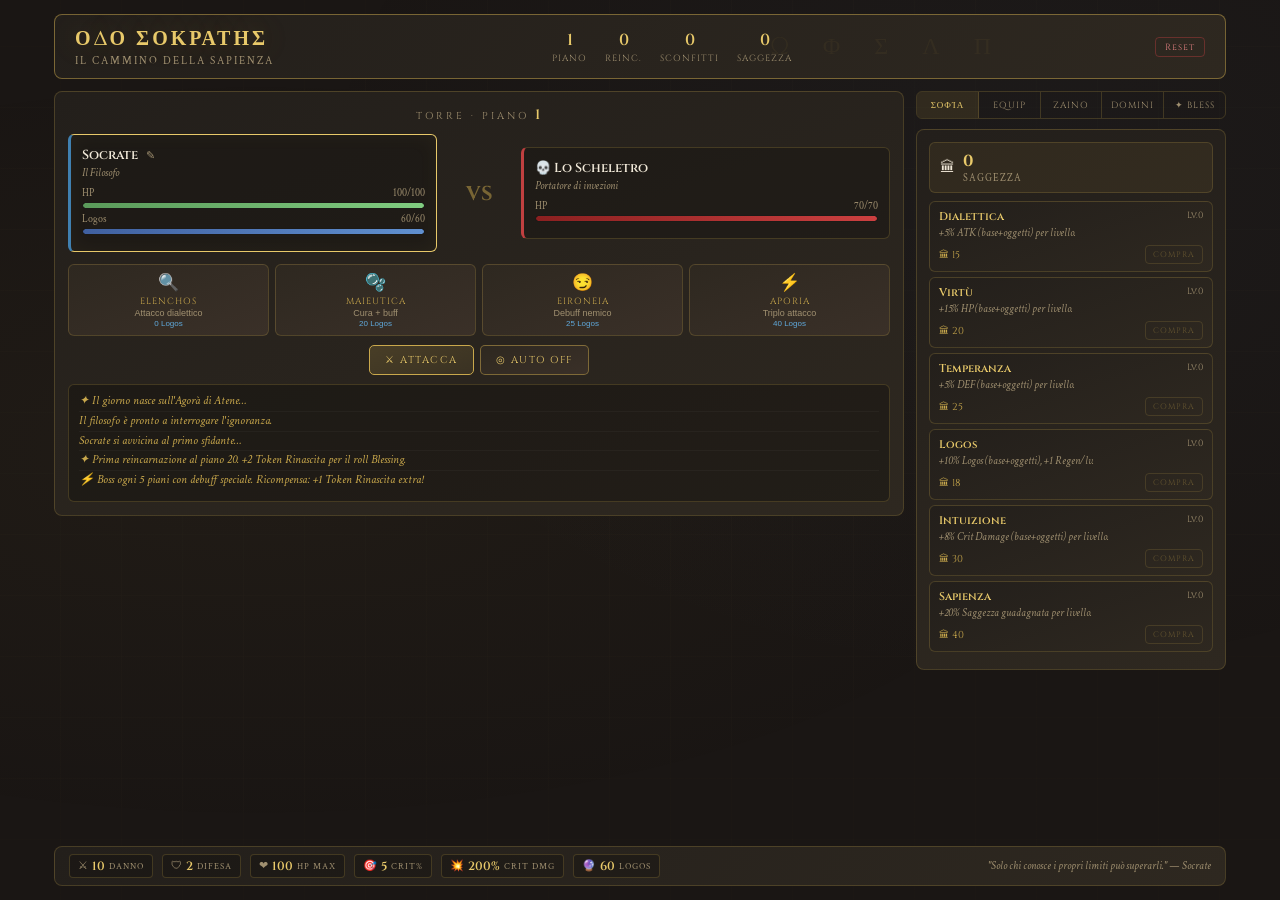
==== commit d93de878: "Add files via upload" ====
--- a/index.html
+++ b/index.html
@@ -6,49 +6,6 @@
 <title>ΟΔΟ ΣΟΚΡΑΤΗΣ — Il Cammino della Sapienza</title>
 <link href="https://fonts.googleapis.com/css2?family=Cinzel:wght@400;600;700&family=Crimson+Text:ital,wght@0,400;0,600;1,400&display=swap" rel="stylesheet">
 <link rel="stylesheet" href="game.css">
-<style>
-/* ── BLESSING SYSTEM STYLES ── */
-.blessing-header{
-  display:flex;align-items:center;justify-content:space-between;
-  padding:8px 10px;background:rgba(201,168,76,.06);
-  border:1px solid rgba(201,168,76,.2);border-radius:6px;margin-bottom:8px;
-}
-.blessing-token-display{display:flex;align-items:center;gap:6px}
-.blessing-token-icon{font-size:16px}
-.blessing-token-count{
-  font-family:'Cinzel',serif;font-size:18px;font-weight:700;color:var(--gold-light);
-}
-.blessing-token-label{font-size:10px;color:var(--text-dim);letter-spacing:1px}
-
-.blessing-slots{display:flex;flex-direction:column;gap:5px;margin-bottom:10px}
-.blessing-slot{
-  display:flex;align-items:center;gap:8px;padding:7px 10px;
-  border:1px solid var(--border);border-radius:6px;min-height:52px;
-  background:rgba(0,0,0,.15);transition:border-color .2s;
-}
-.blessing-slot-filled{background:rgba(0,0,0,.2)}
-.blessing-slot-empty{opacity:.5;justify-content:center;gap:8px}
-.bslot-info{flex:1;min-width:0}
-.bslot-name{font-size:11px;font-weight:600;white-space:nowrap;overflow:hidden;text-overflow:ellipsis}
-.bslot-path{font-size:9px;letter-spacing:1px;font-family:'Cinzel',serif;text-transform:uppercase;margin-bottom:2px}
-.bslot-desc{font-size:10px;color:var(--text-dim);font-style:italic;line-height:1.3}
-
-.blessing-collection{display:flex;flex-direction:column;gap:5px;margin-bottom:10px}
-.blessing-coll-item{
-  display:flex;align-items:center;gap:8px;padding:7px 9px;
-  border:1px solid var(--border);border-radius:5px;background:rgba(0,0,0,.12);
-}
-
-/* Arcana status badge */
-.status-arcana{background:rgba(128,60,176,.3);color:#c080f0;border:1px solid rgba(128,60,176,.4)}
-
-/* blessing scroll panel */
-#blessings-panel{
-  max-height:70vh;overflow-y:auto;padding-right:2px;
-}
-#blessings-panel::-webkit-scrollbar{width:3px}
-#blessings-panel::-webkit-scrollbar-thumb{background:var(--border-strong);border-radius:2px}
-</style>
 </head>
 <body>
 <div id="app">
@@ -108,6 +65,14 @@
             <div class="bar-track"><div class="bar-fill mp-fill" id="p-mp-bar" style="width:100%"></div></div>
           </div>
           <div class="combatant-status" id="player-statuses"></div>
+          <!-- Punchline bar (visible only with 2+ Elation blessings) -->
+          <div class="punchline-bar-wrap" id="punchline-bar-wrap">
+            <div class="punchline-label">
+              <span>🎪 Punchline</span>
+              <span class="punchline-count" id="punchline-count-txt">0</span>
+            </div>
+            <div class="punchline-track"><div class="punchline-fill" id="punchline-fill" style="width:0%"></div></div>
+          </div>
         </div>
 
         <div class="vs-center"><div class="vs-text">VS</div></div>
@@ -142,11 +107,17 @@
           <span class="skill-icon">⚡</span><span class="skill-name">APORIA</span>
           <span class="skill-desc">Triplo attacco</span><span class="skill-cost">40 Logos</span>
         </button>
+        <button class="skill-btn" id="skill-4" onclick="useSkill(4)" style="display:none;border-color:var(--punchline)">
+          <span class="skill-icon">🎪</span><span class="skill-name">CATARSI</span>
+          <span class="skill-desc">Scarica Punchline</span>
+          <span class="skill-cost skill-pl" style="color:var(--punchline)">0✦</span>
+        </button>
       </div>
 
       <div class="combat-controls">
         <button class="btn primary" id="btn-attack" onclick="attack()">⚔ Attacca</button>
         <button class="btn" id="btn-auto" onclick="toggleAuto()">◎ Auto OFF</button>
+        <span class="auto-strategy-label" id="auto-strategy-display" style="display:none"></span>
         <button class="btn" id="btn-next" onclick="nextBattle()" style="display:none">→ Avanza</button>
         <button class="btn-exit-domain" id="btn-exit-domain" onclick="exitDomain()" style="display:none">✕ Esci dal Dominio</button>
       </div>
@@ -262,6 +233,11 @@
       <span class="stat-chip-icon">🔮</span>
       <span class="stat-chip-val" id="stat-logos">60</span>
       <span class="stat-chip-label">LOGOS</span>
+    </div>
+    <div class="stat-chip" id="stat-punchlinedmg-wrap" style="display:none;border-color:rgba(255,184,48,.35)">
+      <span class="stat-chip-icon">🎪</span>
+      <span class="stat-chip-val" id="stat-punchlinedmg" style="color:var(--punchline)">0</span>
+      <span class="stat-chip-label" style="color:var(--punchline)">PL DMG</span>
     </div>
     <div style="margin-left:auto;font-style:italic;font-size:11px;color:var(--text-dim)" id="quote-bar">
       "So di non sapere nulla." — Socrate
--- a/game.css
+++ b/game.css
@@ -1,5 +1,5 @@
 /* ═══════════════════════════════════════════════════
-   ΟΔΟ ΣΟΚΡΑΤΗΣ — Stylesheet
+   ΟΔΟ ΣΟΚΡΑΤΗΣ — Stylesheet (v6)
 ═══════════════════════════════════════════════════ */
 *,*::before,*::after{box-sizing:border-box;margin:0;padding:0}
 
@@ -14,6 +14,9 @@
   --border:rgba(201,168,76,.22);--border-strong:rgba(201,168,76,.5);
   --common:#a09070;--uncommon:#5aaa5a;--rare:#5090d0;--legendary:#e8a030;
   --s1:#c9a84c;--s2:#5090d0;--s3:#5aaa5a;--s4:#a080d0;
+  --s5:#cc3333;--s6:#ffb830;
+  --boss:#e8a030;
+  --punchline:#ffb830;
 }
 
 body{
@@ -85,7 +88,7 @@
 
 /* ── ARENA ── */
 .arena{grid-column:1/3}
-.arena-header{display:flex;align-items:center;justify-content:center;gap:10px;margin-bottom:10px}
+.arena-header{display:flex;align-items:center;justify-content:center;gap:10px;margin-bottom:10px;flex-wrap:wrap}
 .arena-location{
   text-align:center;font-family:'Cinzel',serif;font-size:10px;
   letter-spacing:3px;color:var(--text-dim);text-transform:uppercase;
@@ -115,12 +118,29 @@
 .combatants{display:grid;grid-template-columns:1fr 68px 1fr;gap:8px;align-items:center;margin-bottom:12px}
 .combatant{
   padding:11px;border-radius:6px;border:1px solid var(--border);
-  background:rgba(0,0,0,.2);position:relative;transition:border-color .3s;
+  background:rgba(0,0,0,.2);position:relative;transition:border-color .3s,box-shadow .3s;
 }
 .combatant.active-turn{border-color:var(--gold-light);box-shadow:inset 0 0 20px rgba(201,168,76,.05)}
 .combatant.player-side{border-left:3px solid var(--blue)}
 .combatant.enemy-side{border-left:3px solid var(--red)}
 .combatant.domain-enemy{border-left-color:var(--legendary)}
+
+/* ── BOSS ENEMY STYLE ── */
+.combatant.boss-enemy{
+  border-left-color:var(--boss);
+  border-color:rgba(232,160,48,.5);
+  background:rgba(232,160,48,.04);
+  box-shadow:0 0 18px rgba(232,160,48,.12),inset 0 0 30px rgba(232,160,48,.04);
+  animation:boss-glow 2s ease-in-out infinite alternate;
+}
+@keyframes boss-glow{
+  from{box-shadow:0 0 12px rgba(232,160,48,.1),inset 0 0 20px rgba(232,160,48,.03)}
+  to{box-shadow:0 0 28px rgba(232,160,48,.25),inset 0 0 40px rgba(232,160,48,.07)}
+}
+.combatant.boss-enemy .enemy-hp-fill{
+  background:linear-gradient(90deg,#8b3500,#e8a030,#ffd700);
+}
+
 .combatant-name-row{display:flex;align-items:center;gap:5px;margin-bottom:2px}
 .combatant-name{font-family:'Cinzel',serif;font-size:13px;font-weight:600}
 .name-edit-btn{
@@ -207,6 +227,13 @@
 .btn.danger{border-color:var(--red);color:#e08080}
 .btn.danger:hover{background:rgba(192,64,64,.15)}
 
+/* ── AUTO STRATEGY INDICATOR ── */
+.auto-strategy-label{
+  font-family:'Cinzel',serif;font-size:9px;letter-spacing:1px;color:var(--text-dim);
+  padding:2px 8px;border:1px solid var(--border);border-radius:10px;
+  background:rgba(0,0,0,.2);
+}
+
 /* ── COMBAT LOG ── */
 .log-panel{
   border:1px solid var(--border);background:rgba(0,0,0,.25);border-radius:6px;
@@ -301,7 +328,33 @@
 .set-bonus-line.active{color:#90d090}
 .set-bonus-line.inactive{color:rgba(160,144,112,.45)}
 
-/* ── RARITY ── */
+/* ── PUNCHLINE BAR ── */
+.punchline-bar-wrap{margin-top:6px;display:none}
+.punchline-bar-wrap.active{display:block}
+.punchline-label{display:flex;justify-content:space-between;align-items:center;font-size:10px;color:var(--punchline);margin-bottom:2px;font-family:'Cinzel',serif}
+.punchline-track{height:6px;background:rgba(0,0,0,.4);border-radius:4px;overflow:hidden;border:1px solid rgba(255,184,48,.2)}
+.punchline-fill{height:100%;border-radius:4px;background:linear-gradient(90deg,#cc7700,#ffb830,#ffe080);transition:width .3s ease;box-shadow:0 0 6px rgba(255,184,48,.4)}
+.punchline-count{font-family:'Cinzel',serif;font-size:14px;font-weight:700;color:var(--punchline)}
+
+/* Catarsi skill button special style */
+.skill-btn.catarsi-ready{
+  border-color:var(--punchline);
+  background:linear-gradient(160deg,rgba(255,184,48,.15),rgba(255,184,48,.05));
+  box-shadow:0 0 12px rgba(255,184,48,.3);
+  animation:catarsi-pulse .9s ease-in-out infinite alternate;
+}
+@keyframes catarsi-pulse{
+  from{box-shadow:0 0 8px rgba(255,184,48,.2)}
+  to{box-shadow:0 0 20px rgba(255,184,48,.5)}
+}
+
+/* Destruction status */
+.status-destruction{background:rgba(180,40,40,.3);color:#ff8080;border:1px solid rgba(180,40,40,.5);animation:pulse-arcana 1s infinite alternate}
+
+/* Elation status */
+.status-elation{background:rgba(255,184,48,.2);color:#ffcc60;border:1px solid rgba(255,184,48,.4);}
+
+/* New domain colors */
 .rarity-common .slot-item-name{color:var(--common)}
 .rarity-uncommon .slot-item-name{color:var(--uncommon)}
 .rarity-rare .slot-item-name{color:var(--rare)}
@@ -420,6 +473,38 @@
 .loot-item-sub{font-size:10px;color:var(--text-dim)}
 .loot-domain-label{font-family:'Cinzel',serif;font-size:10px;letter-spacing:2px;color:var(--text-dim);text-transform:uppercase;margin-bottom:6px;text-align:left}
 
+/* ── BLESSING SYSTEM STYLES ── */
+.blessing-header{
+  display:flex;align-items:center;justify-content:space-between;
+  padding:8px 10px;background:rgba(201,168,76,.06);
+  border:1px solid rgba(201,168,76,.2);border-radius:6px;margin-bottom:8px;
+}
+.blessing-token-display{display:flex;align-items:center;gap:6px}
+.blessing-token-icon{font-size:16px}
+.blessing-token-count{font-family:'Cinzel',serif;font-size:18px;font-weight:700;color:var(--gold-light)}
+.blessing-token-label{font-size:10px;color:var(--text-dim);letter-spacing:1px}
+.blessing-slots{display:flex;flex-direction:column;gap:5px;margin-bottom:10px}
+.blessing-slot{
+  display:flex;align-items:center;gap:8px;padding:7px 10px;
+  border:1px solid var(--border);border-radius:6px;min-height:52px;
+  background:rgba(0,0,0,.15);transition:border-color .2s;
+}
+.blessing-slot-filled{background:rgba(0,0,0,.2)}
+.blessing-slot-empty{opacity:.5;justify-content:center;gap:8px}
+.bslot-info{flex:1;min-width:0}
+.bslot-name{font-size:11px;font-weight:600;white-space:nowrap;overflow:hidden;text-overflow:ellipsis}
+.bslot-path{font-size:9px;letter-spacing:1px;font-family:'Cinzel',serif;text-transform:uppercase;margin-bottom:2px}
+.bslot-desc{font-size:10px;color:var(--text-dim);font-style:italic;line-height:1.3}
+.blessing-collection{display:flex;flex-direction:column;gap:5px;margin-bottom:10px}
+.blessing-coll-item{
+  display:flex;align-items:center;gap:8px;padding:7px 9px;
+  border:1px solid var(--border);border-radius:5px;background:rgba(0,0,0,.12);
+}
+.status-arcana{background:rgba(128,60,176,.3);color:#c080f0;border:1px solid rgba(128,60,176,.4)}
+#blessings-panel{max-height:70vh;overflow-y:auto;padding-right:2px}
+#blessings-panel::-webkit-scrollbar{width:3px}
+#blessings-panel::-webkit-scrollbar-thumb{background:var(--border-strong);border-radius:2px}
+
 /* ── SCROLLBARS ── */
 ::-webkit-scrollbar{width:3px}
 ::-webkit-scrollbar-thumb{background:var(--border);border-radius:2px}
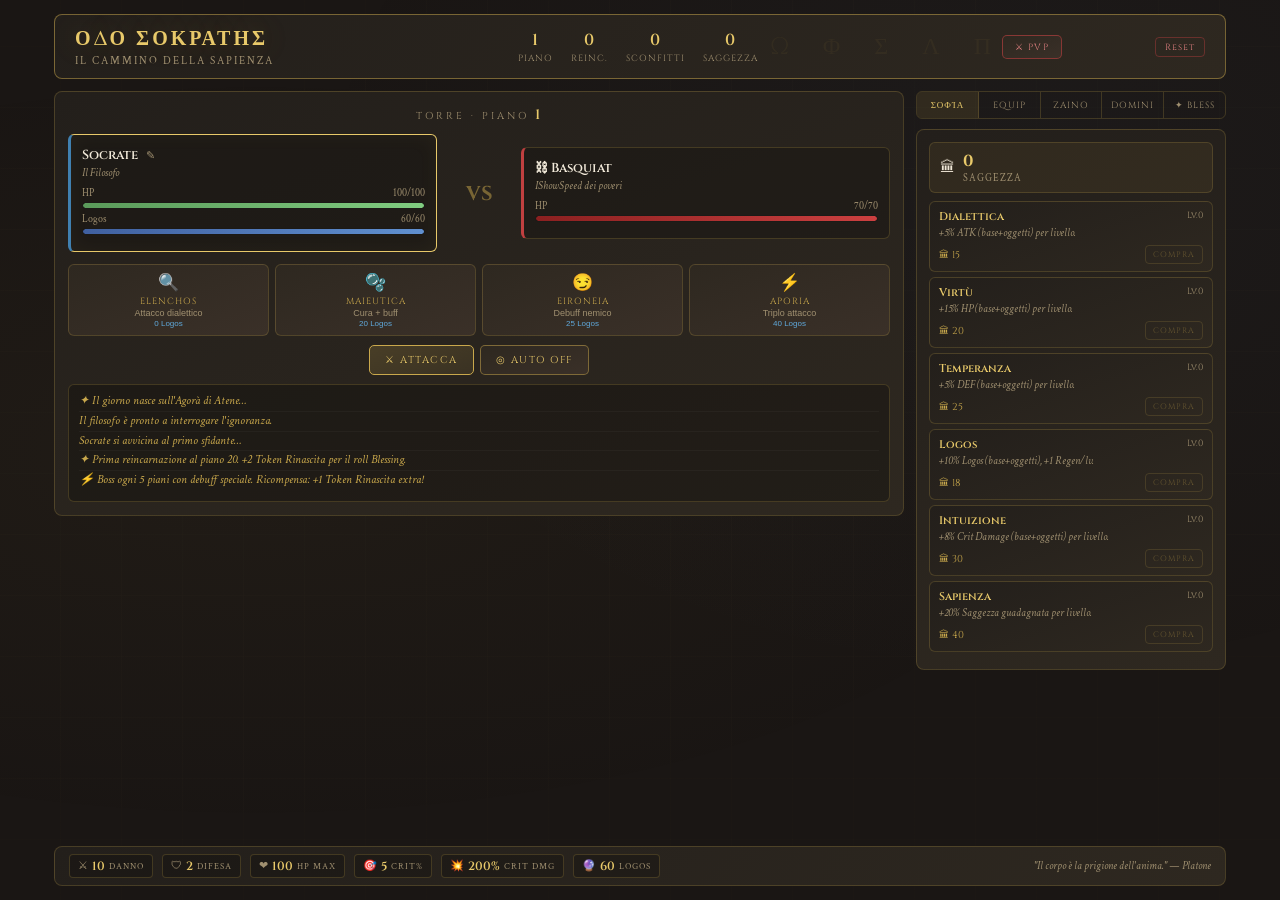
==== commit 85e02748: "Add files via upload" ====
--- a/index.html
+++ b/index.html
@@ -23,6 +23,9 @@
       <div class="hstat"><div class="hstat-val" id="h-wisdom">0</div><div class="hstat-label">Saggezza</div></div>
     </div>
     <div style="display:flex;align-items:center;gap:8px">
+      <a href="pvp.html" style="text-decoration:none">
+        <button class="btn" style="border-color:rgba(192,64,64,.6);color:#e08080;font-size:9px;padding:5px 12px">⚔ PvP</button>
+      </a>
       <span class="save-badge" id="save-badge">✓ Salvato</span>
       <button class="btn-save-reset" onclick="resetSave()">Reset</button>
     </div>
